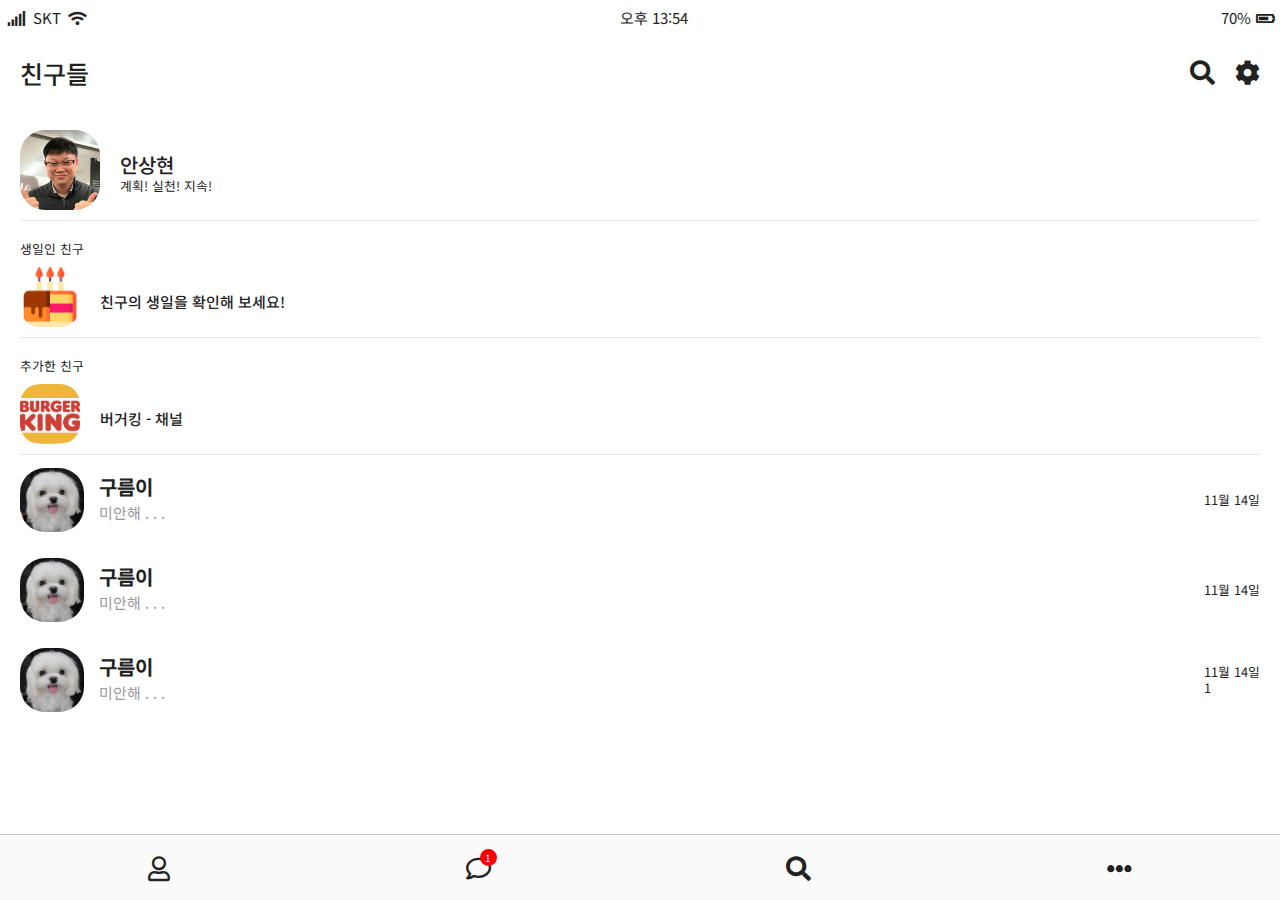
==== find.html @ 4f45d6e0 "8월 25일 업로드" ====
<!DOCTYPE html>
<html lang="ko">
	<head>
		<meta charset="UTF-8" />
		<meta name="viewport" content="width=device-width, initial-scale=1.0" />
		<title>카카오톡</title>
		<link rel="stylesheet" href="./css/reset.css" />
		<link rel="stylesheet" href="./css/style.css" />
		<link
			rel="stylesheet"
			href="https://cdnjs.cloudflare.com/ajax/libs/font-awesome/5.8.2/css/all.min.css"
		/>
	</head>
	<body>
		<div id="find">
			<header>
				<h1 class="sr-only">카카오톡 찾기</h1>

				<div class="topbar">
					<div class="skt">
						<p><i class="fas fa-signal"></i></p>
						<p>SKT</p>
						<p><i class="fas fa-wifi"></i></p>
					</div>

					<div class="time"><p>오후 13:54</p></div>

					<div class="battery">
						<p>70%</p>
						<p><i class="fas fa-battery-three-quarters"></i></p>
					</div>
				</div>
			</header>

			<section>
				<div class="top">
					<div class="more">
						<h2>친구들</h2>
					</div>

					<div class="setting">
						<p>
							<a href="#"><i class="fas fa-search"></i></a>
						</p>
						<p>
							<a href="./setting.html"><i class="fas fa-cog"></i></a>
						</p>
					</div>
				</div>

				<div class="me">
					<img src="./images/my.jpg" alt="#" />

					<div class="name">
						<h3>안상현</h3>
						<p>계획! 실천! 지속!</p>
					</div>
				</div>

				<div class="birthday">
					<h4>생일인 친구</h4>

					<div class="profile">
						<img src="./images/ico_cake.png" alt="#" />
						<p>친구의 생일을 확인해 보세요!</p>
					</div>
				</div>

				<div class="newfriends">
					<h4>추가한 친구</h4>

					<div class="profile">
						<img src="./images/friend_burgerking.jpg" alt="#" />
						<p>버거킹 - 채널</p>
					</div>
				</div>

				<div class="bookmark">
					<a href="#">
						<div class="bookmark1">
							<div class="profile">
								<img src="./images/friend_cloud.jpg" alt="#" />

								<div class="name">
									<h3>구름이</h3>
									<p>미안해 . . .</p>
								</div>
							</div>

							<div class="date"><p>11월 14일</p></div>
						</div>
					</a>
					<a href="#">
						<div class="bookmark2">
							<div class="profile">
								<img src="./images/friend_cloud.jpg" alt="#" />

								<div class="name">
									<h3>구름이</h3>
									<p>미안해 . . .</p>
								</div>
							</div>

							<div class="date"><p>11월 14일</p></div>
						</div>
					</a>
					<a href="#">
						<div class="bookmark3">
							<div class="profile">
								<img src="./images/friend_cloud.jpg" alt="#" />

								<div class="name">
									<h3>구름이</h3>
									<p>미안해 . . .</p>
								</div>
							</div>
							<div class="date">
								<p>11월 14일</p>

								<div class="alarm">
									<p>1</p>
								</div>
							</div>
						</div>
					</a>
				</div>
			</section>

			<footer>
				<div class="bottombar">
					<div class="friends">
						<a href="./friends.html"><i class="far fa-user"></i></a>
					</div>

					<div class="talk">
						<a href="./index.html">
							<i class="far fa-comment"></i>
							<div class="alarm"><p>1</p></div>
						</a>
					</div>

					<div class="find">
						<a href="#"><i class="fas fa-search"></i></a>
					</div>

					<div class="more">
						<a href="./more.html"><i class="fas fa-ellipsis-h"></i></a>
					</div>
				</div>
			</footer>
		</div>
	</body>
</html>
---- css/style.css ----
@keyframes alertmov {
  from {
    bottom: 36px;
  }
  to {
    bottom: 32px;
  }
}
@keyframes bottombarmov {
  from {
    bottom: -65px;
  }
  to {
    bottom: 0;
  }
}
#talk > header > .topbar {
  display: flex;
  justify-content: space-between;
  position: absolute;
  left: 0;
  top: 0;
  width: 100%;
  height: 35px;
  line-height: 35px;
  font-size: 15px;
}
#talk > header > .topbar > .skt {
  display: flex;
}
#talk > header > .topbar > .skt > p {
  margin-left: 7px;
}
#talk > header > .topbar > .battery {
  display: flex;
}
#talk > header > .topbar > .battery > p {
  margin-right: 5px;
}
#talk > section {
  position: relative;
  left: 0;
  top: 35px;
}
#talk > section > .menu {
  display: flex;
  justify-content: space-between;
  height: 70px;
  line-height: 70px;
}
#talk > section > .menu > .menu-chat {
  display: flex;
  justify-content: space-evenly;
  width: 200px;
  font-size: 16px;
}
#talk > section > .menu > .menu-chat > h2:nth-child(2) > a {
  color: #ccc;
}
#talk > section > .menu > .menu-setting {
  width: 200px;
}
#talk > section > .menu > .menu-setting > ul {
  display: flex;
  justify-content: space-evenly;
  font-size: 24px;
}
#talk > section > .menu > .menu-setting > ul li:nth-child(3) > a:hover {
  color: #f00;
}
#talk > section > .chatlist {
  margin-top: 20px;
}
#talk > section > .chatlist > a {
  display: block;
}
#talk > section > .chatlist > a:hover {
  background-color: #fefbe3;
}
#talk > section > .chatlist > a > .chatlist1,
#talk > section > .chatlist > a .chatlist2,
#talk > section > .chatlist > a .chatlist3,
#talk > section > .chatlist > a .chatlist4 {
  display: flex;
  justify-content: space-between;
  align-items: center;
  height: 80px;
  padding: 5px 0;
}
#talk > section > .chatlist > a > .chatlist1 > .profile,
#talk > section > .chatlist > a .chatlist2 > .profile,
#talk > section > .chatlist > a .chatlist3 > .profile,
#talk > section > .chatlist > a .chatlist4 > .profile {
  display: flex;
  align-items: center;
}
#talk > section > .chatlist > a > .chatlist1 > .profile > img,
#talk > section > .chatlist > a .chatlist2 > .profile > img,
#talk > section > .chatlist > a .chatlist3 > .profile > img,
#talk > section > .chatlist > a .chatlist4 > .profile > img {
  width: 64px;
  height: 64px;
  border-radius: 25px;
  margin-left: 20px;
}
#talk > section > .chatlist > a > .chatlist1 > .profile > .name,
#talk > section > .chatlist > a .chatlist2 > .profile > .name,
#talk > section > .chatlist > a .chatlist3 > .profile > .name,
#talk > section > .chatlist > a .chatlist4 > .profile > .name {
  margin-left: 15px;
}
#talk > section > .chatlist > a > .chatlist1 > .profile > .name > h3,
#talk > section > .chatlist > a .chatlist2 > .profile > .name > h3,
#talk > section > .chatlist > a .chatlist3 > .profile > .name > h3,
#talk > section > .chatlist > a .chatlist4 > .profile > .name > h3 {
  font-size: 20px;
  margin-bottom: 10px;
}
#talk > section > .chatlist > a > .chatlist1 > .profile > .name > p,
#talk > section > .chatlist > a .chatlist2 > .profile > .name > p,
#talk > section > .chatlist > a .chatlist3 > .profile > .name > p,
#talk > section > .chatlist > a .chatlist4 > .profile > .name > p {
  color: #999999;
  font-size: 15px;
}
#talk > section > .chatlist > a > .chatlist1 > .date > p,
#talk > section > .chatlist > a .chatlist2 > .date > p,
#talk > section > .chatlist > a .chatlist3 > .date > p,
#talk > section > .chatlist > a .chatlist4 > .date > p {
  margin-right: 20px;
}
#talk > section > .chatlist > a > .chatlist1 > .date > .alarm,
#talk > section > .chatlist > a .chatlist2 > .date > .alarm,
#talk > section > .chatlist > a .chatlist3 > .date > .alarm,
#talk > section > .chatlist > a .chatlist4 > .date > .alarm {
  display: flex;
  justify-content: flex-end;
  margin: 10px 20px 0 0;
}
#talk > section > .chatlist > a > .chatlist1 > .date > .alarm > p,
#talk > section > .chatlist > a .chatlist2 > .date > .alarm > p,
#talk > section > .chatlist > a .chatlist3 > .date > .alarm > p,
#talk > section > .chatlist > a .chatlist4 > .date > .alarm > p {
  width: 18px;
  height: 18px;
  color: #fff;
  line-height: 18px;
  font-size: 10px;
  text-align: center;
  background-color: #f00;
  border-radius: 100%;
}
#talk > footer > .bottombar {
  display: flex;
  justify-content: space-around;
  position: fixed;
  left: 0;
  bottom: 0;
  width: 100%;
  height: 65px;
  line-height: 65px;
  font-size: 25px;
  background-color: #fafafa;
  border-top: 1px solid #ccc;
  animation: bottombarmov 0.8s ease-out alternate 0.5s;
}
#talk > footer > .bottombar > .friends > a:hover {
  color: #ff6666;
}
#talk > footer > .bottombar > .talk {
  position: relative;
}
#talk > footer > .bottombar > .talk > a:hover {
  color: #ff6666;
}
#talk > footer > .bottombar > .talk > a:hover > .alarm {
  animation-play-state: paused;
}
#talk > footer > .bottombar > .talk > a > .alarm {
  position: absolute;
  left: 14px;
  bottom: 34px;
  animation: alertmov 0.5s ease-in-out 0s infinite alternate;
}
#talk > footer > .bottombar > .talk > a > .alarm > p {
  width: 17px;
  height: 17px;
  color: #fff;
  line-height: 17px;
  font-size: 10px;
  text-align: center;
  background-color: #f00;
  border-radius: 100%;
}
#talk > footer > .bottombar > .find > a:hover {
  color: #ff6666;
}
#talk > footer > .bottombar > .more > a:hover {
  color: #ff6666;
}

#setting > header > .topbar {
  display: flex;
  justify-content: space-between;
  position: absolute;
  left: 0;
  top: 0;
  width: 100%;
  height: 35px;
  line-height: 35px;
  font-size: 15px;
}
#setting > header > .topbar > .skt {
  display: flex;
}
#setting > header > .topbar > .skt > p {
  margin-left: 7px;
}
#setting > header > .topbar > .battery {
  display: flex;
}
#setting > header > .topbar > .battery > p {
  margin-right: 5px;
}
#setting > section > .setting {
  display: flex;
  justify-content: space-between;
  align-items: center;
  position: relative;
  left: 0;
  top: 35px;
  height: 75px;
}
#setting > section > .setting > .back > a {
  display: flex;
  align-items: center;
}
#setting > section > .setting > .back > a:hover {
  color: #dcc206;
}
#setting > section > .setting > .back > a > p {
  font-size: 18px;
  font-weight: 600;
}
#setting > section > .setting > .back > a > p > i {
  font-size: 23px;
  transform: rotate(-90deg);
}
#setting > section > .setting > .back > a > p:nth-child(1) {
  margin: 0 5px 0 20px;
}
#setting > section > .setting > .search > a > p {
  margin-right: 20px;
}
#setting > section > .setting > .search > a > p > i {
  font-size: 23px;
}
#setting > section > .setting-list {
  position: relative;
  top: 35px;
}
#setting > section > .setting-list > ul {
  line-height: 3;
}
#setting > section > .setting-list > ul > li {
  font-size: 16px;
}
#setting > section > .setting-list > ul > li > a {
  display: flex;
  align-items: center;
}
#setting > section > .setting-list > ul > li > a:hover {
  background-color: #fdf4b1;
}
#setting > section > .setting-list > ul > li > a > p {
  margin-left: 20px;
  font-size: 25px;
}
#setting > section > .setting-list > ul > li > a > h2 {
  font-weight: 400;
  margin-left: 25px;
}
#setting > footer > .bottombar {
  display: flex;
  justify-content: space-around;
  position: fixed;
  left: 0;
  bottom: 0;
  width: 100%;
  height: 65px;
  line-height: 65px;
  font-size: 25px;
  background-color: #fafafa;
  border-top: 1px solid #ccc;
  animation: bottombarmov 0.8s ease-out alternate 0.5s;
}
#setting > footer > .bottombar > .friends > a:hover {
  color: #ff6666;
}
#setting > footer > .bottombar > .talk {
  position: relative;
}
#setting > footer > .bottombar > .talk > a:hover {
  color: #ff6666;
}
#setting > footer > .bottombar > .talk > a:hover > .alarm {
  animation-play-state: paused;
}
#setting > footer > .bottombar > .talk > a > .alarm {
  position: absolute;
  left: 14px;
  bottom: 34px;
  animation: alertmov 0.5s ease-in-out 0s infinite alternate;
}
#setting > footer > .bottombar > .talk > a > .alarm > p {
  width: 17px;
  height: 17px;
  color: #fff;
  line-height: 17px;
  font-size: 10px;
  text-align: center;
  background-color: #f00;
  border-radius: 100%;
}
#setting > footer > .bottombar > .find > a:hover {
  color: #ff6666;
}
#setting > footer > .bottombar > .more > a:hover {
  color: #ff6666;
}

#more > header > .topbar {
  display: flex;
  justify-content: space-between;
  position: absolute;
  left: 0;
  top: 0;
  width: 100%;
  height: 35px;
  line-height: 35px;
  font-size: 15px;
}
#more > header > .topbar > .skt {
  display: flex;
}
#more > header > .topbar > .skt > p {
  margin-left: 7px;
}
#more > header > .topbar > .battery {
  display: flex;
}
#more > header > .topbar > .battery > p {
  margin-right: 5px;
}
#more > section .top {
  display: flex;
  justify-content: space-between;
  align-items: center;
  position: relative;
  top: 35px;
  height: 75px;
}
#more > section .top > .more > h2 {
  font-size: 25px;
  font-weight: 500;
  margin-left: 20px;
}
#more > section .top > .setting {
  display: flex;
}
#more > section .top > .setting > p {
  font-size: 25px;
  margin-right: 20px;
}
#more > section .top > .setting > p:nth-child(2) > a:hover {
  color: #f00;
}
#more > section > .profile {
  display: flex;
  align-items: center;
  position: relative;
  top: 35px;
}
#more > section > .profile > img {
  width: 75px;
  height: 75px;
  margin: 20px 20px 0 20px;
  border-radius: 25px;
}
#more > section > .profile > .name {
  margin-top: 20px;
}
#more > section > .profile > .name > h3 {
  font-size: 20px;
  font-weight: 400;
}
#more > section > .profile > .name > p {
  margin-top: 5px;
}
#more > section > .add {
  position: relative;
  top: 35px;
  margin-top: 20px;
}
#more > section > .add > ul {
  display: flex;
  justify-content: space-around;
  align-items: center;
  width: 92%;
  margin: 0 auto;
  border-bottom: 1px solid #e6e6e6;
}
#more > section > .add > ul > li {
  display: flex;
  align-items: center;
  justify-content: center;
  text-align: center;
  width: 120px;
  height: 120px;
}
#more > section > .add > ul > li > a > h4 {
  font-size: 38px;
}
#more > section > .add > ul > li > a > p {
  padding-top: 10px;
}
#more > section > .service {
  position: relative;
  top: 35px;
  margin-left: 20px;
}
#more > section > .service > h3 {
  margin: 30px 0 20px 0;
  font-weight: 400;
}
#more > section > .service > .service-box {
  margin-left: 30px;
}
#more > section > .service > .service-box ul {
  display: flex;
  justify-content: space-around;
  align-items: center;
}
#more > section > .service > .service-box ul > li {
  width: 120px;
  height: 120px;
}
#more > section > .service > .service-box ul > li > a > p {
  width: 60px;
  height: 60px;
  color: #fff;
  font-size: 38px;
  line-height: 60px;
  text-align: center;
  background-color: #f9de1c;
  border-radius: 10px;
}
#more > section > .service > .service-box ul > li > a > h4 {
  margin-top: 20px;
  font-weight: 400;
}
#more > footer > .bottombar {
  display: flex;
  justify-content: space-around;
  position: fixed;
  left: 0;
  bottom: 0;
  width: 100%;
  height: 65px;
  line-height: 65px;
  font-size: 25px;
  background-color: #fafafa;
  border-top: 1px solid #ccc;
  animation: bottombarmov 0.8s ease-out alternate 0.5s;
}
#more > footer > .bottombar > .friends > a:hover {
  color: #ff6666;
}
#more > footer > .bottombar > .talk {
  position: relative;
}
#more > footer > .bottombar > .talk > a:hover {
  color: #ff6666;
}
#more > footer > .bottombar > .talk > a:hover > .alarm {
  animation-play-state: paused;
}
#more > footer > .bottombar > .talk > a > .alarm {
  position: absolute;
  left: 14px;
  bottom: 34px;
  animation: alertmov 0.5s ease-in-out 0s infinite alternate;
}
#more > footer > .bottombar > .talk > a > .alarm > p {
  width: 17px;
  height: 17px;
  color: #fff;
  line-height: 17px;
  font-size: 10px;
  text-align: center;
  background-color: #f00;
  border-radius: 100%;
}
#more > footer > .bottombar > .find > a:hover {
  color: #ff6666;
}
#more > footer > .bottombar > .more > a:hover {
  color: #ff6666;
}

#find > header > .topbar {
  display: flex;
  justify-content: space-between;
  position: absolute;
  left: 0;
  top: 0;
  width: 100%;
  height: 35px;
  line-height: 35px;
  font-size: 15px;
}
#find > header > .topbar > .skt {
  display: flex;
}
#find > header > .topbar > .skt > p {
  margin-left: 7px;
}
#find > header > .topbar > .battery {
  display: flex;
}
#find > header > .topbar > .battery > p {
  margin-right: 5px;
}
#find > section .top {
  display: flex;
  justify-content: space-between;
  align-items: center;
  position: relative;
  top: 35px;
  height: 75px;
}
#find > section .top > .more > h2 {
  font-size: 25px;
  font-weight: 500;
  margin-left: 20px;
}
#find > section .top > .setting {
  display: flex;
}
#find > section .top > .setting > p {
  font-size: 25px;
  margin-right: 20px;
}
#find > section .top > .setting > p:nth-child(2) > a:hover {
  color: #f00;
}
#find > section > .me {
  display: flex;
  align-items: center;
  position: relative;
  top: 35px;
  margin: 0 20px 0;
  border-bottom: 1px solid #e6e6e6;
}
#find > section > .me > img {
  width: 80px;
  height: 80px;
  margin: 20px 20px 10px 0;
  border-radius: 25px;
}
#find > section > .me > .name {
  margin-top: 20px;
}
#find > section > .me > .name > h3 {
  font-size: 20px;
  font-weight: 500;
}
#find > section > .me > .name > p {
  margin-top: 5px;
}
#find > section > .birthday,
#find > section .newfriends {
  position: relative;
  top: 35px;
  margin: 0 20px 0;
  border-bottom: 1px solid #e6e6e6;
}
#find > section > .birthday > h4,
#find > section .newfriends > h4 {
  font-weight: 400;
  margin: 20px 0 10px 0;
}
#find > section > .birthday > .profile,
#find > section .newfriends > .profile {
  display: flex;
  align-items: center;
}
#find > section > .birthday > .profile > img,
#find > section .newfriends > .profile > img {
  width: 60px;
  height: 60px;
  margin: 0 20px 10px 0;
  border-radius: 20px;
}
#find > section > .birthday > .profile > p,
#find > section .newfriends > .profile > p {
  font-size: 15px;
  font-weight: 500;
}
#find > section > .bookmark {
  position: relative;
  top: 35px;
  margin: 0 20px 0;
}
#find > section > .bookmark > a {
  display: block;
}
#find > section > .bookmark > a:hover {
  background-color: #fefbe3;
}
#find > section > .bookmark > a > .bookmark1,
#find > section > .bookmark > a .bookmark2,
#find > section > .bookmark > a .bookmark3 {
  display: flex;
  justify-content: space-between;
  align-items: center;
  height: 80px;
  padding: 5px 0;
}
#find > section > .bookmark > a > .bookmark1 > .profile,
#find > section > .bookmark > a .bookmark2 > .profile,
#find > section > .bookmark > a .bookmark3 > .profile {
  display: flex;
  align-items: center;
}
#find > section > .bookmark > a > .bookmark1 > .profile > img,
#find > section > .bookmark > a .bookmark2 > .profile > img,
#find > section > .bookmark > a .bookmark3 > .profile > img {
  width: 64px;
  height: 64px;
  border-radius: 25px;
}
#find > section > .bookmark > a > .bookmark1 > .profile > .name,
#find > section > .bookmark > a .bookmark2 > .profile > .name,
#find > section > .bookmark > a .bookmark3 > .profile > .name {
  margin-left: 15px;
}
#find > section > .bookmark > a > .bookmark1 > .profile > .name > h3,
#find > section > .bookmark > a .bookmark2 > .profile > .name > h3,
#find > section > .bookmark > a .bookmark3 > .profile > .name > h3 {
  font-size: 20px;
  margin-bottom: 10px;
}
#find > section > .bookmark > a > .bookmark1 > .profile > .name > p,
#find > section > .bookmark > a .bookmark2 > .profile > .name > p,
#find > section > .bookmark > a .bookmark3 > .profile > .name > p {
  color: #999999;
  font-size: 15px;
}
#find > footer > .bottombar {
  display: flex;
  justify-content: space-around;
  position: fixed;
  left: 0;
  bottom: 0;
  width: 100%;
  height: 65px;
  line-height: 65px;
  font-size: 25px;
  background-color: #fafafa;
  border-top: 1px solid #ccc;
  animation: bottombarmov 0.8s ease-out alternate 0.5s;
}
#find > footer > .bottombar > .friends > a:hover {
  color: #ff6666;
}
#find > footer > .bottombar > .talk {
  position: relative;
}
#find > footer > .bottombar > .talk > a:hover {
  color: #ff6666;
}
#find > footer > .bottombar > .talk > a:hover > .alarm {
  animation-play-state: paused;
}
#find > footer > .bottombar > .talk > a > .alarm {
  position: absolute;
  left: 14px;
  bottom: 34px;
  animation: alertmov 0.5s ease-in-out 0s infinite alternate;
}
#find > footer > .bottombar > .talk > a > .alarm > p {
  width: 17px;
  height: 17px;
  color: #fff;
  line-height: 17px;
  font-size: 10px;
  text-align: center;
  background-color: #f00;
  border-radius: 100%;
}
#find > footer > .bottombar > .find > a:hover {
  color: #ff6666;
}
#find > footer > .bottombar > .more > a:hover {
  color: #ff6666;
}

#aaaaaaaaaaaa > header > .topbar {
  display: flex;
  justify-content: space-between;
  position: absolute;
  left: 0;
  top: 0;
  width: 100%;
  height: 35px;
  line-height: 35px;
  font-size: 15px;
}
#aaaaaaaaaaaa > header > .topbar > .skt {
  display: flex;
}
#aaaaaaaaaaaa > header > .topbar > .skt > p {
  margin-left: 7px;
}
#aaaaaaaaaaaa > header > .topbar > .battery {
  display: flex;
}
#aaaaaaaaaaaa > header > .topbar > .battery > p {
  margin-right: 5px;
}
#aaaaaaaaaaaa > footer > .bottombar {
  display: flex;
  justify-content: space-around;
  position: fixed;
  left: 0;
  bottom: 0;
  width: 100%;
  height: 65px;
  line-height: 65px;
  font-size: 25px;
  background-color: #fafafa;
  border-top: 1px solid #ccc;
  animation: bottombarmov 0.8s ease-out alternate 0.5s;
}
#aaaaaaaaaaaa > footer > .bottombar > .friends > a:hover {
  color: #ff6666;
}
#aaaaaaaaaaaa > footer > .bottombar > .talk {
  position: relative;
}
#aaaaaaaaaaaa > footer > .bottombar > .talk > a:hover {
  color: #ff6666;
}
#aaaaaaaaaaaa > footer > .bottombar > .talk > a:hover > .alarm {
  animation-play-state: paused;
}
#aaaaaaaaaaaa > footer > .bottombar > .talk > a > .alarm {
  position: absolute;
  left: 14px;
  bottom: 34px;
  animation: alertmov 0.5s ease-in-out 0s infinite alternate;
}
#aaaaaaaaaaaa > footer > .bottombar > .talk > a > .alarm > p {
  width: 17px;
  height: 17px;
  color: #fff;
  line-height: 17px;
  font-size: 10px;
  text-align: center;
  background-color: #f00;
  border-radius: 100%;
}
#aaaaaaaaaaaa > footer > .bottombar > .find > a:hover {
  color: #ff6666;
}
#aaaaaaaaaaaa > footer > .bottombar > .more > a:hover {
  color: #ff6666;
}/*# sourceMappingURL=style.css.map */
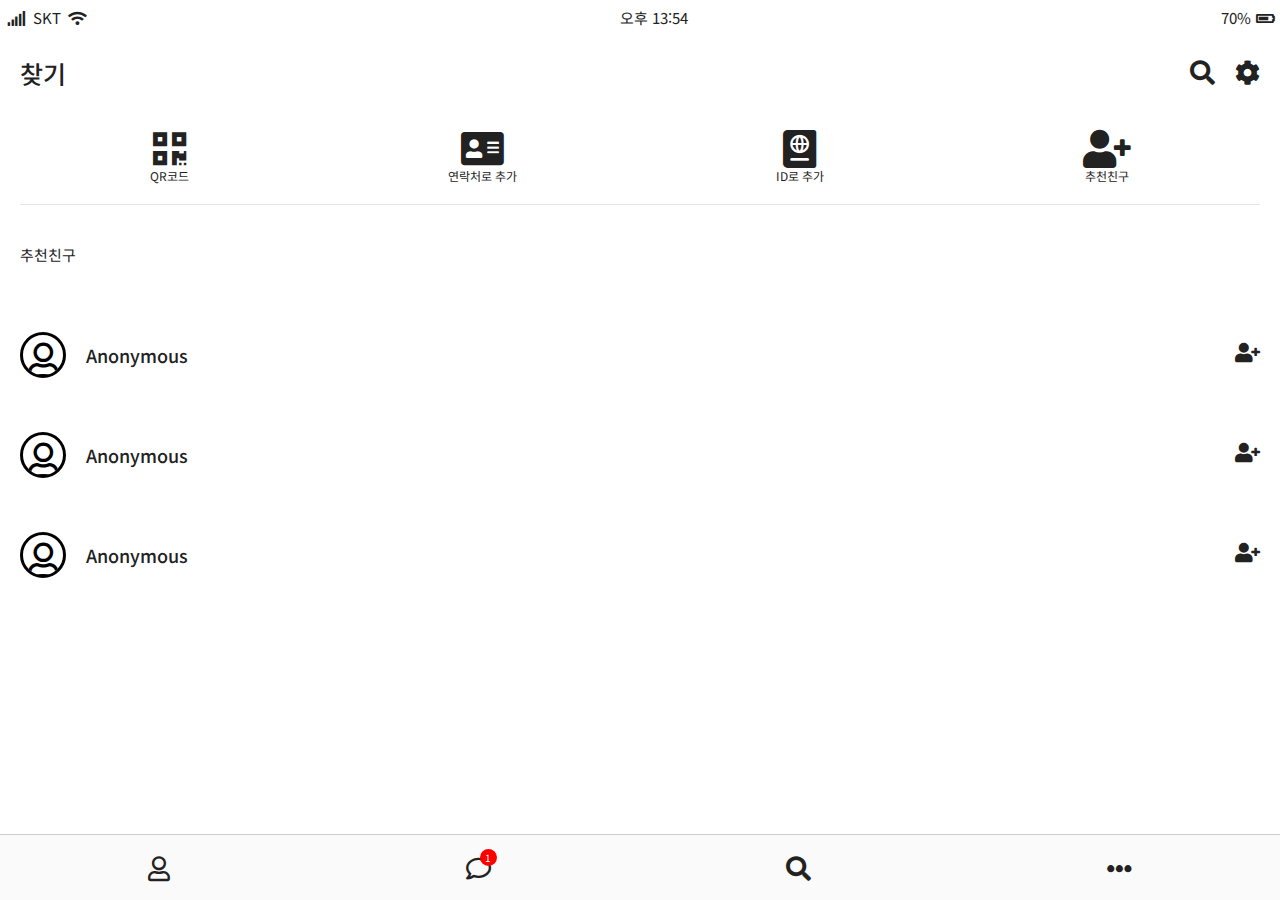
==== commit ee98ea02: "8월28일 업로드" ====
--- a/find.html
+++ b/find.html
@@ -12,7 +12,7 @@
 		/>
 	</head>
 	<body>
-		<div id="find">
+		<div id="wrap">
 			<header>
 				<h1 class="sr-only">카카오톡 찾기</h1>
 
@@ -32,10 +32,10 @@
 				</div>
 			</header>
 
-			<section>
+			<section id="find">
 				<div class="top">
 					<div class="more">
-						<h2>친구들</h2>
+						<h2>찾기</h2>
 					</div>
 
 					<div class="setting">
@@ -48,81 +48,78 @@
 					</div>
 				</div>
 
-				<div class="me">
-					<img src="./images/my.jpg" alt="#" />
-
-					<div class="name">
-						<h3>안상현</h3>
-						<p>계획! 실천! 지속!</p>
-					</div>
+				<div class="add">
+					<ul>
+						<li>
+							<a href="#">
+								<h3><i class="fas fa-qrcode"></i></h3>
+								<p>QR코드</p>
+							</a>
+						</li>
+						<li>
+							<a href="#">
+								<h3><i class="fas fa-address-card"></i></h3>
+								<p>연락처로 추가</p>
+							</a>
+						</li>
+						<li>
+							<a href="#">
+								<h3><i class="fas fa-passport"></i></h3>
+								<p>ID로 추가</p>
+							</a>
+						</li>
+						<li>
+							<a href="#">
+								<h3><i class="fas fa-user-plus"></i></h3>
+								<p>추천친구</p>
+							</a>
+						</li>
+					</ul>
 				</div>
 
-				<div class="birthday">
-					<h4>생일인 친구</h4>
+				<div class="suggest">
+					<h3>추천친구</h3>
 
-					<div class="profile">
-						<img src="./images/ico_cake.png" alt="#" />
-						<p>친구의 생일을 확인해 보세요!</p>
+					<div class="suggest-list">
+						<ul>
+							<li>
+								<a href="#">
+									<div class="profile">
+										<p><i class="far fa-user"></i></p>
+										<h4>Anonymous</h4>
+									</div>
+
+									<div class="add">
+										<i class="fas fa-user-plus"></i>
+									</div>
+								</a>
+							</li>
+							<li>
+								<a href="#">
+									<div class="profile">
+										<p><i class="far fa-user"></i></p>
+										<h4>Anonymous</h4>
+									</div>
+
+									<div class="add">
+										<i class="fas fa-user-plus"></i>
+									</div>
+								</a>
+							</li>
+							<li>
+								<a href="#">
+									<div class="profile">
+										<p><i class="far fa-user"></i></p>
+										<h4>Anonymous</h4>
+									</div>
+
+									<div class="add">
+										<i class="fas fa-user-plus"></i>
+									</div>
+								</a>
+							</li>
+						</ul>
 					</div>
-				</div>
-
-				<div class="newfriends">
-					<h4>추가한 친구</h4>
-
-					<div class="profile">
-						<img src="./images/friend_burgerking.jpg" alt="#" />
-						<p>버거킹 - 채널</p>
-					</div>
-				</div>
-
-				<div class="bookmark">
-					<a href="#">
-						<div class="bookmark1">
-							<div class="profile">
-								<img src="./images/friend_cloud.jpg" alt="#" />
-
-								<div class="name">
-									<h3>구름이</h3>
-									<p>미안해 . . .</p>
-								</div>
-							</div>
-
-							<div class="date"><p>11월 14일</p></div>
-						</div>
-					</a>
-					<a href="#">
-						<div class="bookmark2">
-							<div class="profile">
-								<img src="./images/friend_cloud.jpg" alt="#" />
-
-								<div class="name">
-									<h3>구름이</h3>
-									<p>미안해 . . .</p>
-								</div>
-							</div>
-
-							<div class="date"><p>11월 14일</p></div>
-						</div>
-					</a>
-					<a href="#">
-						<div class="bookmark3">
-							<div class="profile">
-								<img src="./images/friend_cloud.jpg" alt="#" />
-
-								<div class="name">
-									<h3>구름이</h3>
-									<p>미안해 . . .</p>
-								</div>
-							</div>
-							<div class="date">
-								<p>11월 14일</p>
-
-								<div class="alarm">
-									<p>1</p>
-								</div>
-							</div>
-						</div>
-					</a>
 				</div>
 			</section>
 
@@ -140,7 +137,7 @@
 					</div>
 
 					<div class="find">
-						<a href="#"><i class="fas fa-search"></i></a>
+						<a href="./find.html"><i class="fas fa-search"></i></a>
 					</div>
 
 					<div class="more">
--- a/css/style.css
+++ b/css/style.css
@@ -14,7 +14,7 @@
     bottom: 0;
   }
 }
-#talk > header > .topbar {
+#wrap > header > .topbar {
   display: flex;
   justify-content: space-between;
   position: absolute;
@@ -25,122 +25,143 @@
   line-height: 35px;
   font-size: 15px;
 }
-#talk > header > .topbar > .skt {
-  display: flex;
-}
-#talk > header > .topbar > .skt > p {
+#wrap > header > .topbar > .skt {
+  display: flex;
+}
+#wrap > header > .topbar > .skt > p {
   margin-left: 7px;
 }
-#talk > header > .topbar > .battery {
-  display: flex;
-}
-#talk > header > .topbar > .battery > p {
+#wrap > header > .topbar > .battery {
+  display: flex;
+}
+#wrap > header > .topbar > .battery > p {
   margin-right: 5px;
 }
-#talk > section {
+#wrap > section {
   position: relative;
   left: 0;
   top: 35px;
 }
-#talk > section > .menu {
+#wrap > section .top {
+  display: flex;
+  justify-content: space-between;
+  align-items: center;
+  height: 75px;
+}
+#wrap > section .top > .more > h2 {
+  font-size: 25px;
+  font-weight: 500;
+  margin-left: 20px;
+}
+#wrap > section .top > .setting {
+  display: flex;
+}
+#wrap > section .top > .setting > p {
+  font-size: 25px;
+  margin-right: 20px;
+}
+#wrap > section .top > .setting > p:nth-child(2) > a:hover {
+  color: #f00;
+}
+#wrap > section > .menu {
   display: flex;
   justify-content: space-between;
   height: 70px;
   line-height: 70px;
 }
-#talk > section > .menu > .menu-chat {
+#wrap > section > .menu > .menu-chat {
   display: flex;
   justify-content: space-evenly;
   width: 200px;
   font-size: 16px;
 }
-#talk > section > .menu > .menu-chat > h2:nth-child(2) > a {
+#wrap > section > .menu > .menu-chat > h2:nth-child(2) > a {
   color: #ccc;
 }
-#talk > section > .menu > .menu-setting {
+#wrap > section > .menu > .menu-setting {
   width: 200px;
 }
-#talk > section > .menu > .menu-setting > ul {
+#wrap > section > .menu > .menu-setting > ul {
   display: flex;
   justify-content: space-evenly;
   font-size: 24px;
 }
-#talk > section > .menu > .menu-setting > ul li:nth-child(3) > a:hover {
+#wrap > section > .menu > .menu-setting > ul li:nth-child(3) > a:hover {
   color: #f00;
 }
-#talk > section > .chatlist {
+#wrap > section > .chatlist {
   margin-top: 20px;
 }
-#talk > section > .chatlist > a {
+#wrap > section > .chatlist > a {
   display: block;
 }
-#talk > section > .chatlist > a:hover {
+#wrap > section > .chatlist > a:hover {
   background-color: #fefbe3;
 }
-#talk > section > .chatlist > a > .chatlist1,
-#talk > section > .chatlist > a .chatlist2,
-#talk > section > .chatlist > a .chatlist3,
-#talk > section > .chatlist > a .chatlist4 {
+#wrap > section > .chatlist > a > .chatlist1,
+#wrap > section > .chatlist > a .chatlist2,
+#wrap > section > .chatlist > a .chatlist3,
+#wrap > section > .chatlist > a .chatlist4 {
   display: flex;
   justify-content: space-between;
   align-items: center;
   height: 80px;
   padding: 5px 0;
 }
-#talk > section > .chatlist > a > .chatlist1 > .profile,
-#talk > section > .chatlist > a .chatlist2 > .profile,
-#talk > section > .chatlist > a .chatlist3 > .profile,
-#talk > section > .chatlist > a .chatlist4 > .profile {
-  display: flex;
-  align-items: center;
-}
-#talk > section > .chatlist > a > .chatlist1 > .profile > img,
-#talk > section > .chatlist > a .chatlist2 > .profile > img,
-#talk > section > .chatlist > a .chatlist3 > .profile > img,
-#talk > section > .chatlist > a .chatlist4 > .profile > img {
+#wrap > section > .chatlist > a > .chatlist1 > .profile,
+#wrap > section > .chatlist > a .chatlist2 > .profile,
+#wrap > section > .chatlist > a .chatlist3 > .profile,
+#wrap > section > .chatlist > a .chatlist4 > .profile {
+  display: flex;
+  align-items: center;
+}
+#wrap > section > .chatlist > a > .chatlist1 > .profile > img,
+#wrap > section > .chatlist > a .chatlist2 > .profile > img,
+#wrap > section > .chatlist > a .chatlist3 > .profile > img,
+#wrap > section > .chatlist > a .chatlist4 > .profile > img {
   width: 64px;
   height: 64px;
   border-radius: 25px;
   margin-left: 20px;
 }
-#talk > section > .chatlist > a > .chatlist1 > .profile > .name,
-#talk > section > .chatlist > a .chatlist2 > .profile > .name,
-#talk > section > .chatlist > a .chatlist3 > .profile > .name,
-#talk > section > .chatlist > a .chatlist4 > .profile > .name {
+#wrap > section > .chatlist > a > .chatlist1 > .profile > .name,
+#wrap > section > .chatlist > a .chatlist2 > .profile > .name,
+#wrap > section > .chatlist > a .chatlist3 > .profile > .name,
+#wrap > section > .chatlist > a .chatlist4 > .profile > .name {
   margin-left: 15px;
 }
-#talk > section > .chatlist > a > .chatlist1 > .profile > .name > h3,
-#talk > section > .chatlist > a .chatlist2 > .profile > .name > h3,
-#talk > section > .chatlist > a .chatlist3 > .profile > .name > h3,
-#talk > section > .chatlist > a .chatlist4 > .profile > .name > h3 {
+#wrap > section > .chatlist > a > .chatlist1 > .profile > .name > h3,
+#wrap > section > .chatlist > a .chatlist2 > .profile > .name > h3,
+#wrap > section > .chatlist > a .chatlist3 > .profile > .name > h3,
+#wrap > section > .chatlist > a .chatlist4 > .profile > .name > h3 {
   font-size: 20px;
   margin-bottom: 10px;
 }
-#talk > section > .chatlist > a > .chatlist1 > .profile > .name > p,
-#talk > section > .chatlist > a .chatlist2 > .profile > .name > p,
-#talk > section > .chatlist > a .chatlist3 > .profile > .name > p,
-#talk > section > .chatlist > a .chatlist4 > .profile > .name > p {
+#wrap > section > .chatlist > a > .chatlist1 > .profile > .name > p,
+#wrap > section > .chatlist > a .chatlist2 > .profile > .name > p,
+#wrap > section > .chatlist > a .chatlist3 > .profile > .name > p,
+#wrap > section > .chatlist > a .chatlist4 > .profile > .name > p {
   color: #999999;
   font-size: 15px;
 }
-#talk > section > .chatlist > a > .chatlist1 > .date > p,
-#talk > section > .chatlist > a .chatlist2 > .date > p,
-#talk > section > .chatlist > a .chatlist3 > .date > p,
-#talk > section > .chatlist > a .chatlist4 > .date > p {
+#wrap > section > .chatlist > a > .chatlist1 > .date > p,
+#wrap > section > .chatlist > a .chatlist2 > .date > p,
+#wrap > section > .chatlist > a .chatlist3 > .date > p,
+#wrap > section > .chatlist > a .chatlist4 > .date > p {
   margin-right: 20px;
 }
-#talk > section > .chatlist > a > .chatlist1 > .date > .alarm,
-#talk > section > .chatlist > a .chatlist2 > .date > .alarm,
-#talk > section > .chatlist > a .chatlist3 > .date > .alarm,
-#talk > section > .chatlist > a .chatlist4 > .date > .alarm {
+#wrap > section > .chatlist > a > .chatlist1 > .date > .alarm,
+#wrap > section > .chatlist > a .chatlist2 > .date > .alarm,
+#wrap > section > .chatlist > a .chatlist3 > .date > .alarm,
+#wrap > section > .chatlist > a .chatlist4 > .date > .alarm {
   display: flex;
   justify-content: flex-end;
   margin: 10px 20px 0 0;
 }
-#talk > section > .chatlist > a > .chatlist1 > .date > .alarm > p,
-#talk > section > .chatlist > a .chatlist2 > .date > .alarm > p,
-#talk > section > .chatlist > a .chatlist3 > .date > .alarm > p,
-#talk > section > .chatlist > a .chatlist4 > .date > .alarm > p {
+#wrap > section > .chatlist > a > .chatlist1 > .date > .alarm > p,
+#wrap > section > .chatlist > a .chatlist2 > .date > .alarm > p,
+#wrap > section > .chatlist > a .chatlist3 > .date > .alarm > p,
+#wrap > section > .chatlist > a .chatlist4 > .date > .alarm > p {
   width: 18px;
   height: 18px;
   color: #fff;
@@ -150,7 +171,310 @@
   background-color: #f00;
   border-radius: 100%;
 }
-#talk > footer > .bottombar {
+#wrap > section#more > .profile {
+  display: flex;
+  align-items: center;
+  position: relative;
+  top: 35px;
+}
+#wrap > section#more > .profile > img {
+  width: 75px;
+  height: 75px;
+  margin: 20px 20px 0 20px;
+  border-radius: 25px;
+}
+#wrap > section#more > .profile > .name {
+  margin-top: 20px;
+}
+#wrap > section#more > .profile > .name > h3 {
+  font-size: 20px;
+  font-weight: 400;
+}
+#wrap > section#more > .profile > .name > p {
+  margin-top: 5px;
+}
+#wrap > section#more > .add {
+  position: relative;
+  top: 35px;
+  margin-top: 20px;
+}
+#wrap > section#more > .add > ul {
+  display: flex;
+  justify-content: space-around;
+  align-items: center;
+  width: 92%;
+  margin: 0 auto;
+  border-bottom: 1px solid #e6e6e6;
+}
+#wrap > section#more > .add > ul > li {
+  display: flex;
+  align-items: center;
+  justify-content: center;
+  text-align: center;
+  width: 120px;
+  height: 120px;
+}
+#wrap > section#more > .add > ul > li > a > h4 {
+  font-size: 38px;
+}
+#wrap > section#more > .add > ul > li > a > p {
+  padding-top: 10px;
+}
+#wrap > section#more > .service {
+  position: relative;
+  top: 35px;
+  margin-left: 20px;
+}
+#wrap > section#more > .service > h3 {
+  margin: 30px 0 20px 0;
+  font-weight: 400;
+}
+#wrap > section#more > .service > .service-box {
+  margin-left: 30px;
+}
+#wrap > section#more > .service > .service-box ul {
+  display: flex;
+  justify-content: space-around;
+  align-items: center;
+}
+#wrap > section#more > .service > .service-box ul > li {
+  width: 120px;
+  height: 120px;
+}
+#wrap > section#more > .service > .service-box ul > li > a > p {
+  width: 60px;
+  height: 60px;
+  color: #fff;
+  font-size: 38px;
+  line-height: 60px;
+  text-align: center;
+  background-color: #f9de1c;
+  border-radius: 10px;
+}
+#wrap > section#more > .service > .service-box ul > li > a > h4 {
+  margin-top: 20px;
+  font-weight: 400;
+}
+#wrap > section#setting > .setting {
+  display: flex;
+  justify-content: space-between;
+  align-items: center;
+  height: 75px;
+}
+#wrap > section#setting > .setting > .back > a {
+  display: flex;
+  align-items: center;
+}
+#wrap > section#setting > .setting > .back > a:hover {
+  color: #dcc206;
+}
+#wrap > section#setting > .setting > .back > a > p {
+  font-size: 18px;
+  font-weight: 600;
+}
+#wrap > section#setting > .setting > .back > a > p > i {
+  font-size: 23px;
+  transform: rotate(-90deg);
+}
+#wrap > section#setting > .setting > .back > a > p:nth-child(1) {
+  margin: 0 5px 0 20px;
+}
+#wrap > section#setting > .setting > .search > a > p {
+  margin-right: 20px;
+}
+#wrap > section#setting > .setting > .search > a > p > i {
+  font-size: 23px;
+}
+#wrap > section#setting > .setting-list {
+  position: relative;
+  top: 35px;
+}
+#wrap > section#setting > .setting-list > ul {
+  line-height: 3;
+}
+#wrap > section#setting > .setting-list > ul > li {
+  font-size: 16px;
+}
+#wrap > section#setting > .setting-list > ul > li > a {
+  display: flex;
+  align-items: center;
+}
+#wrap > section#setting > .setting-list > ul > li > a:hover {
+  background-color: #fdf4b1;
+}
+#wrap > section#setting > .setting-list > ul > li > a > p {
+  margin-left: 20px;
+  font-size: 25px;
+}
+#wrap > section#setting > .setting-list > ul > li > a > h2 {
+  font-weight: 400;
+  margin-left: 25px;
+}
+#wrap > section#friends > .me {
+  display: flex;
+  align-items: center;
+  position: relative;
+  top: 35px;
+  margin: 0 20px 0;
+  border-bottom: 1px solid #e6e6e6;
+}
+#wrap > section#friends > .me > img {
+  width: 80px;
+  height: 80px;
+  margin: 20px 20px 10px 0;
+  border-radius: 25px;
+}
+#wrap > section#friends > .me > .name {
+  margin-top: 20px;
+}
+#wrap > section#friends > .me > .name > h3 {
+  font-size: 20px;
+  font-weight: 500;
+}
+#wrap > section#friends > .me > .name > p {
+  margin-top: 5px;
+}
+#wrap > section#friends > .birthday,
+#wrap > section#friends .newfriends {
+  position: relative;
+  top: 35px;
+  margin: 0 20px 0;
+  border-bottom: 1px solid #e6e6e6;
+}
+#wrap > section#friends > .birthday > h4,
+#wrap > section#friends .newfriends > h4 {
+  font-weight: 400;
+  margin: 20px 0 10px 0;
+}
+#wrap > section#friends > .birthday > .profile,
+#wrap > section#friends .newfriends > .profile {
+  display: flex;
+  align-items: center;
+}
+#wrap > section#friends > .birthday > .profile > img,
+#wrap > section#friends .newfriends > .profile > img {
+  width: 60px;
+  height: 60px;
+  margin: 0 20px 10px 0;
+  border-radius: 20px;
+}
+#wrap > section#friends > .birthday > .profile > p,
+#wrap > section#friends .newfriends > .profile > p {
+  font-size: 15px;
+  font-weight: 500;
+}
+#wrap > section#friends > .bookmark {
+  position: relative;
+  top: 35px;
+  margin: 0 20px 0;
+}
+#wrap > section#friends > .bookmark > a {
+  display: block;
+}
+#wrap > section#friends > .bookmark > a:hover {
+  background-color: #fefbe3;
+}
+#wrap > section#friends > .bookmark > a > .bookmark1,
+#wrap > section#friends > .bookmark > a .bookmark2,
+#wrap > section#friends > .bookmark > a .bookmark3 {
+  display: flex;
+  justify-content: space-between;
+  align-items: center;
+  height: 80px;
+  padding: 5px 0;
+}
+#wrap > section#friends > .bookmark > a > .bookmark1 > .profile,
+#wrap > section#friends > .bookmark > a .bookmark2 > .profile,
+#wrap > section#friends > .bookmark > a .bookmark3 > .profile {
+  display: flex;
+  align-items: center;
+}
+#wrap > section#friends > .bookmark > a > .bookmark1 > .profile > img,
+#wrap > section#friends > .bookmark > a .bookmark2 > .profile > img,
+#wrap > section#friends > .bookmark > a .bookmark3 > .profile > img {
+  width: 64px;
+  height: 64px;
+  border-radius: 25px;
+}
+#wrap > section#friends > .bookmark > a > .bookmark1 > .profile > .name,
+#wrap > section#friends > .bookmark > a .bookmark2 > .profile > .name,
+#wrap > section#friends > .bookmark > a .bookmark3 > .profile > .name {
+  margin-left: 15px;
+}
+#wrap > section#friends > .bookmark > a > .bookmark1 > .profile > .name > h3,
+#wrap > section#friends > .bookmark > a .bookmark2 > .profile > .name > h3,
+#wrap > section#friends > .bookmark > a .bookmark3 > .profile > .name > h3 {
+  font-size: 20px;
+  margin-bottom: 10px;
+}
+#wrap > section#friends > .bookmark > a > .bookmark1 > .profile > .name > p,
+#wrap > section#friends > .bookmark > a .bookmark2 > .profile > .name > p,
+#wrap > section#friends > .bookmark > a .bookmark3 > .profile > .name > p {
+  color: #999999;
+  font-size: 15px;
+}
+#wrap > section#find > .add {
+  margin: 0 20px;
+  border-bottom: 1px solid #e6e6e6;
+}
+#wrap > section#find > .add > ul {
+  display: flex;
+  justify-content: space-around;
+  align-items: center;
+  text-align: center;
+  margin: 20px 0;
+}
+#wrap > section#find > .add > ul > li > a > h3 {
+  font-size: 38px;
+  font-weight: 400;
+}
+#wrap > section#find > .add > ul > li > a > p {
+  font-size: 12px;
+}
+#wrap > section#find > .suggest > h3 {
+  font-weight: 400;
+  line-height: 100px;
+  margin-left: 20px;
+}
+#wrap > section#find > .suggest > .suggest-list > ul > li {
+  line-height: 100px;
+}
+#wrap > section#find > .suggest > .suggest-list > ul > li:hover {
+  background-color: #fdf4b1;
+}
+#wrap > section#find > .suggest > .suggest-list > ul > li > a {
+  display: flex;
+  justify-content: space-between;
+  align-items: center;
+}
+#wrap > section#find > .suggest > .suggest-list > ul > li > a > .profile {
+  margin-left: 20px;
+  display: flex;
+  align-items: center;
+}
+#wrap > section#find > .suggest > .suggest-list > ul > li > a > .profile > p {
+  width: 40px;
+  height: 40px;
+  text-align: center;
+  line-height: 45px;
+  font-size: 35px;
+  color: #000;
+  border: 3px solid #000;
+  border-radius: 100%;
+  overflow: hidden;
+}
+#wrap > section#find > .suggest > .suggest-list > ul > li > a > .profile > h4 {
+  margin-left: 20px;
+  font-size: 18px;
+  font-weight: 500;
+}
+#wrap > section#find > .suggest > .suggest-list > ul > li > a > .add {
+  margin-right: 20px;
+}
+#wrap > section#find > .suggest > .suggest-list > ul > li > a > .add > i {
+  font-size: 20px;
+}
+#wrap > footer > .bottombar {
   display: flex;
   justify-content: space-around;
   position: fixed;
@@ -162,27 +486,27 @@
   font-size: 25px;
   background-color: #fafafa;
   border-top: 1px solid #ccc;
-  animation: bottombarmov 0.8s ease-out alternate 0.5s;
-}
-#talk > footer > .bottombar > .friends > a:hover {
+  animation: bottombarmov 0.8s ease-out forwards 0.5s;
+}
+#wrap > footer > .bottombar > .friends > a:hover {
   color: #ff6666;
 }
-#talk > footer > .bottombar > .talk {
-  position: relative;
-}
-#talk > footer > .bottombar > .talk > a:hover {
+#wrap > footer > .bottombar > .talk {
+  position: relative;
+}
+#wrap > footer > .bottombar > .talk > a:hover {
   color: #ff6666;
 }
-#talk > footer > .bottombar > .talk > a:hover > .alarm {
+#wrap > footer > .bottombar > .talk > a:hover > .alarm {
   animation-play-state: paused;
 }
-#talk > footer > .bottombar > .talk > a > .alarm {
+#wrap > footer > .bottombar > .talk > a > .alarm {
   position: absolute;
   left: 14px;
   bottom: 34px;
   animation: alertmov 0.5s ease-in-out 0s infinite alternate;
 }
-#talk > footer > .bottombar > .talk > a > .alarm > p {
+#wrap > footer > .bottombar > .talk > a > .alarm > p {
   width: 17px;
   height: 17px;
   color: #fff;
@@ -192,588 +516,47 @@
   background-color: #f00;
   border-radius: 100%;
 }
-#talk > footer > .bottombar > .find > a:hover {
+#wrap > footer > .bottombar > .find > a:hover {
   color: #ff6666;
 }
-#talk > footer > .bottombar > .more > a:hover {
+#wrap > footer > .bottombar > .more > a:hover {
   color: #ff6666;
 }
-
-#setting > header > .topbar {
-  display: flex;
-  justify-content: space-between;
-  position: absolute;
-  left: 0;
-  top: 0;
+#wrap > footer#talk-footer {
   width: 100%;
-  height: 35px;
-  line-height: 35px;
-  font-size: 15px;
-}
-#setting > header > .topbar > .skt {
-  display: flex;
-}
-#setting > header > .topbar > .skt > p {
-  margin-left: 7px;
-}
-#setting > header > .topbar > .battery {
-  display: flex;
-}
-#setting > header > .topbar > .battery > p {
-  margin-right: 5px;
-}
-#setting > section > .setting {
-  display: flex;
-  justify-content: space-between;
-  align-items: center;
-  position: relative;
-  left: 0;
-  top: 35px;
-  height: 75px;
-}
-#setting > section > .setting > .back > a {
-  display: flex;
-  align-items: center;
-}
-#setting > section > .setting > .back > a:hover {
-  color: #dcc206;
-}
-#setting > section > .setting > .back > a > p {
+  position: fixed;
+  right: 0;
+  bottom: 0;
+}
+#wrap > footer#talk-footer > .sendmessage {
+  display: flex;
+  justify-content: space-between;
+  align-items: center;
+  height: 50px;
+  border: 1px solid #ccc;
+}
+#wrap > footer#talk-footer > .sendmessage > .plus {
+  display: flex;
+  width: 50px;
+  margin-left: 5px;
+}
+#wrap > footer#talk-footer > .sendmessage > .plus > p {
+  margin-left: 10px;
+  font-size: 20px;
+}
+#wrap > footer#talk-footer > .sendmessage > input {
+  border-width: 0;
+  width: 100%;
+  height: 50%;
+}
+#wrap > footer#talk-footer > .sendmessage > .emoticon {
+  display: flex;
+  width: 60px;
+}
+#wrap > footer#talk-footer > .sendmessage > .emoticon > p {
+  margin-right: 10px;
   font-size: 18px;
-  font-weight: 600;
-}
-#setting > section > .setting > .back > a > p > i {
-  font-size: 23px;
-  transform: rotate(-90deg);
-}
-#setting > section > .setting > .back > a > p:nth-child(1) {
-  margin: 0 5px 0 20px;
-}
-#setting > section > .setting > .search > a > p {
-  margin-right: 20px;
-}
-#setting > section > .setting > .search > a > p > i {
-  font-size: 23px;
-}
-#setting > section > .setting-list {
-  position: relative;
-  top: 35px;
-}
-#setting > section > .setting-list > ul {
-  line-height: 3;
-}
-#setting > section > .setting-list > ul > li {
-  font-size: 16px;
-}
-#setting > section > .setting-list > ul > li > a {
-  display: flex;
-  align-items: center;
-}
-#setting > section > .setting-list > ul > li > a:hover {
-  background-color: #fdf4b1;
-}
-#setting > section > .setting-list > ul > li > a > p {
-  margin-left: 20px;
-  font-size: 25px;
-}
-#setting > section > .setting-list > ul > li > a > h2 {
-  font-weight: 400;
-  margin-left: 25px;
-}
-#setting > footer > .bottombar {
-  display: flex;
-  justify-content: space-around;
-  position: fixed;
-  left: 0;
-  bottom: 0;
+}
+#wrap > footer#talk-footer > .keyboard > img {
   width: 100%;
-  height: 65px;
-  line-height: 65px;
-  font-size: 25px;
-  background-color: #fafafa;
-  border-top: 1px solid #ccc;
-  animation: bottombarmov 0.8s ease-out alternate 0.5s;
-}
-#setting > footer > .bottombar > .friends > a:hover {
-  color: #ff6666;
-}
-#setting > footer > .bottombar > .talk {
-  position: relative;
-}
-#setting > footer > .bottombar > .talk > a:hover {
-  color: #ff6666;
-}
-#setting > footer > .bottombar > .talk > a:hover > .alarm {
-  animation-play-state: paused;
-}
-#setting > footer > .bottombar > .talk > a > .alarm {
-  position: absolute;
-  left: 14px;
-  bottom: 34px;
-  animation: alertmov 0.5s ease-in-out 0s infinite alternate;
-}
-#setting > footer > .bottombar > .talk > a > .alarm > p {
-  width: 17px;
-  height: 17px;
-  color: #fff;
-  line-height: 17px;
-  font-size: 10px;
-  text-align: center;
-  background-color: #f00;
-  border-radius: 100%;
-}
-#setting > footer > .bottombar > .find > a:hover {
-  color: #ff6666;
-}
-#setting > footer > .bottombar > .more > a:hover {
-  color: #ff6666;
-}
-
-#more > header > .topbar {
-  display: flex;
-  justify-content: space-between;
-  position: absolute;
-  left: 0;
-  top: 0;
-  width: 100%;
-  height: 35px;
-  line-height: 35px;
-  font-size: 15px;
-}
-#more > header > .topbar > .skt {
-  display: flex;
-}
-#more > header > .topbar > .skt > p {
-  margin-left: 7px;
-}
-#more > header > .topbar > .battery {
-  display: flex;
-}
-#more > header > .topbar > .battery > p {
-  margin-right: 5px;
-}
-#more > section .top {
-  display: flex;
-  justify-content: space-between;
-  align-items: center;
-  position: relative;
-  top: 35px;
-  height: 75px;
-}
-#more > section .top > .more > h2 {
-  font-size: 25px;
-  font-weight: 500;
-  margin-left: 20px;
-}
-#more > section .top > .setting {
-  display: flex;
-}
-#more > section .top > .setting > p {
-  font-size: 25px;
-  margin-right: 20px;
-}
-#more > section .top > .setting > p:nth-child(2) > a:hover {
-  color: #f00;
-}
-#more > section > .profile {
-  display: flex;
-  align-items: center;
-  position: relative;
-  top: 35px;
-}
-#more > section > .profile > img {
-  width: 75px;
-  height: 75px;
-  margin: 20px 20px 0 20px;
-  border-radius: 25px;
-}
-#more > section > .profile > .name {
-  margin-top: 20px;
-}
-#more > section > .profile > .name > h3 {
-  font-size: 20px;
-  font-weight: 400;
-}
-#more > section > .profile > .name > p {
-  margin-top: 5px;
-}
-#more > section > .add {
-  position: relative;
-  top: 35px;
-  margin-top: 20px;
-}
-#more > section > .add > ul {
-  display: flex;
-  justify-content: space-around;
-  align-items: center;
-  width: 92%;
-  margin: 0 auto;
-  border-bottom: 1px solid #e6e6e6;
-}
-#more > section > .add > ul > li {
-  display: flex;
-  align-items: center;
-  justify-content: center;
-  text-align: center;
-  width: 120px;
-  height: 120px;
-}
-#more > section > .add > ul > li > a > h4 {
-  font-size: 38px;
-}
-#more > section > .add > ul > li > a > p {
-  padding-top: 10px;
-}
-#more > section > .service {
-  position: relative;
-  top: 35px;
-  margin-left: 20px;
-}
-#more > section > .service > h3 {
-  margin: 30px 0 20px 0;
-  font-weight: 400;
-}
-#more > section > .service > .service-box {
-  margin-left: 30px;
-}
-#more > section > .service > .service-box ul {
-  display: flex;
-  justify-content: space-around;
-  align-items: center;
-}
-#more > section > .service > .service-box ul > li {
-  width: 120px;
-  height: 120px;
-}
-#more > section > .service > .service-box ul > li > a > p {
-  width: 60px;
-  height: 60px;
-  color: #fff;
-  font-size: 38px;
-  line-height: 60px;
-  text-align: center;
-  background-color: #f9de1c;
-  border-radius: 10px;
-}
-#more > section > .service > .service-box ul > li > a > h4 {
-  margin-top: 20px;
-  font-weight: 400;
-}
-#more > footer > .bottombar {
-  display: flex;
-  justify-content: space-around;
-  position: fixed;
-  left: 0;
-  bottom: 0;
-  width: 100%;
-  height: 65px;
-  line-height: 65px;
-  font-size: 25px;
-  background-color: #fafafa;
-  border-top: 1px solid #ccc;
-  animation: bottombarmov 0.8s ease-out alternate 0.5s;
-}
-#more > footer > .bottombar > .friends > a:hover {
-  color: #ff6666;
-}
-#more > footer > .bottombar > .talk {
-  position: relative;
-}
-#more > footer > .bottombar > .talk > a:hover {
-  color: #ff6666;
-}
-#more > footer > .bottombar > .talk > a:hover > .alarm {
-  animation-play-state: paused;
-}
-#more > footer > .bottombar > .talk > a > .alarm {
-  position: absolute;
-  left: 14px;
-  bottom: 34px;
-  animation: alertmov 0.5s ease-in-out 0s infinite alternate;
-}
-#more > footer > .bottombar > .talk > a > .alarm > p {
-  width: 17px;
-  height: 17px;
-  color: #fff;
-  line-height: 17px;
-  font-size: 10px;
-  text-align: center;
-  background-color: #f00;
-  border-radius: 100%;
-}
-#more > footer > .bottombar > .find > a:hover {
-  color: #ff6666;
-}
-#more > footer > .bottombar > .more > a:hover {
-  color: #ff6666;
-}
-
-#find > header > .topbar {
-  display: flex;
-  justify-content: space-between;
-  position: absolute;
-  left: 0;
-  top: 0;
-  width: 100%;
-  height: 35px;
-  line-height: 35px;
-  font-size: 15px;
-}
-#find > header > .topbar > .skt {
-  display: flex;
-}
-#find > header > .topbar > .skt > p {
-  margin-left: 7px;
-}
-#find > header > .topbar > .battery {
-  display: flex;
-}
-#find > header > .topbar > .battery > p {
-  margin-right: 5px;
-}
-#find > section .top {
-  display: flex;
-  justify-content: space-between;
-  align-items: center;
-  position: relative;
-  top: 35px;
-  height: 75px;
-}
-#find > section .top > .more > h2 {
-  font-size: 25px;
-  font-weight: 500;
-  margin-left: 20px;
-}
-#find > section .top > .setting {
-  display: flex;
-}
-#find > section .top > .setting > p {
-  font-size: 25px;
-  margin-right: 20px;
-}
-#find > section .top > .setting > p:nth-child(2) > a:hover {
-  color: #f00;
-}
-#find > section > .me {
-  display: flex;
-  align-items: center;
-  position: relative;
-  top: 35px;
-  margin: 0 20px 0;
-  border-bottom: 1px solid #e6e6e6;
-}
-#find > section > .me > img {
-  width: 80px;
-  height: 80px;
-  margin: 20px 20px 10px 0;
-  border-radius: 25px;
-}
-#find > section > .me > .name {
-  margin-top: 20px;
-}
-#find > section > .me > .name > h3 {
-  font-size: 20px;
-  font-weight: 500;
-}
-#find > section > .me > .name > p {
-  margin-top: 5px;
-}
-#find > section > .birthday,
-#find > section .newfriends {
-  position: relative;
-  top: 35px;
-  margin: 0 20px 0;
-  border-bottom: 1px solid #e6e6e6;
-}
-#find > section > .birthday > h4,
-#find > section .newfriends > h4 {
-  font-weight: 400;
-  margin: 20px 0 10px 0;
-}
-#find > section > .birthday > .profile,
-#find > section .newfriends > .profile {
-  display: flex;
-  align-items: center;
-}
-#find > section > .birthday > .profile > img,
-#find > section .newfriends > .profile > img {
-  width: 60px;
-  height: 60px;
-  margin: 0 20px 10px 0;
-  border-radius: 20px;
-}
-#find > section > .birthday > .profile > p,
-#find > section .newfriends > .profile > p {
-  font-size: 15px;
-  font-weight: 500;
-}
-#find > section > .bookmark {
-  position: relative;
-  top: 35px;
-  margin: 0 20px 0;
-}
-#find > section > .bookmark > a {
-  display: block;
-}
-#find > section > .bookmark > a:hover {
-  background-color: #fefbe3;
-}
-#find > section > .bookmark > a > .bookmark1,
-#find > section > .bookmark > a .bookmark2,
-#find > section > .bookmark > a .bookmark3 {
-  display: flex;
-  justify-content: space-between;
-  align-items: center;
-  height: 80px;
-  padding: 5px 0;
-}
-#find > section > .bookmark > a > .bookmark1 > .profile,
-#find > section > .bookmark > a .bookmark2 > .profile,
-#find > section > .bookmark > a .bookmark3 > .profile {
-  display: flex;
-  align-items: center;
-}
-#find > section > .bookmark > a > .bookmark1 > .profile > img,
-#find > section > .bookmark > a .bookmark2 > .profile > img,
-#find > section > .bookmark > a .bookmark3 > .profile > img {
-  width: 64px;
-  height: 64px;
-  border-radius: 25px;
-}
-#find > section > .bookmark > a > .bookmark1 > .profile > .name,
-#find > section > .bookmark > a .bookmark2 > .profile > .name,
-#find > section > .bookmark > a .bookmark3 > .profile > .name {
-  margin-left: 15px;
-}
-#find > section > .bookmark > a > .bookmark1 > .profile > .name > h3,
-#find > section > .bookmark > a .bookmark2 > .profile > .name > h3,
-#find > section > .bookmark > a .bookmark3 > .profile > .name > h3 {
-  font-size: 20px;
-  margin-bottom: 10px;
-}
-#find > section > .bookmark > a > .bookmark1 > .profile > .name > p,
-#find > section > .bookmark > a .bookmark2 > .profile > .name > p,
-#find > section > .bookmark > a .bookmark3 > .profile > .name > p {
-  color: #999999;
-  font-size: 15px;
-}
-#find > footer > .bottombar {
-  display: flex;
-  justify-content: space-around;
-  position: fixed;
-  left: 0;
-  bottom: 0;
-  width: 100%;
-  height: 65px;
-  line-height: 65px;
-  font-size: 25px;
-  background-color: #fafafa;
-  border-top: 1px solid #ccc;
-  animation: bottombarmov 0.8s ease-out alternate 0.5s;
-}
-#find > footer > .bottombar > .friends > a:hover {
-  color: #ff6666;
-}
-#find > footer > .bottombar > .talk {
-  position: relative;
-}
-#find > footer > .bottombar > .talk > a:hover {
-  color: #ff6666;
-}
-#find > footer > .bottombar > .talk > a:hover > .alarm {
-  animation-play-state: paused;
-}
-#find > footer > .bottombar > .talk > a > .alarm {
-  position: absolute;
-  left: 14px;
-  bottom: 34px;
-  animation: alertmov 0.5s ease-in-out 0s infinite alternate;
-}
-#find > footer > .bottombar > .talk > a > .alarm > p {
-  width: 17px;
-  height: 17px;
-  color: #fff;
-  line-height: 17px;
-  font-size: 10px;
-  text-align: center;
-  background-color: #f00;
-  border-radius: 100%;
-}
-#find > footer > .bottombar > .find > a:hover {
-  color: #ff6666;
-}
-#find > footer > .bottombar > .more > a:hover {
-  color: #ff6666;
-}
-
-#aaaaaaaaaaaa > header > .topbar {
-  display: flex;
-  justify-content: space-between;
-  position: absolute;
-  left: 0;
-  top: 0;
-  width: 100%;
-  height: 35px;
-  line-height: 35px;
-  font-size: 15px;
-}
-#aaaaaaaaaaaa > header > .topbar > .skt {
-  display: flex;
-}
-#aaaaaaaaaaaa > header > .topbar > .skt > p {
-  margin-left: 7px;
-}
-#aaaaaaaaaaaa > header > .topbar > .battery {
-  display: flex;
-}
-#aaaaaaaaaaaa > header > .topbar > .battery > p {
-  margin-right: 5px;
-}
-#aaaaaaaaaaaa > footer > .bottombar {
-  display: flex;
-  justify-content: space-around;
-  position: fixed;
-  left: 0;
-  bottom: 0;
-  width: 100%;
-  height: 65px;
-  line-height: 65px;
-  font-size: 25px;
-  background-color: #fafafa;
-  border-top: 1px solid #ccc;
-  animation: bottombarmov 0.8s ease-out alternate 0.5s;
-}
-#aaaaaaaaaaaa > footer > .bottombar > .friends > a:hover {
-  color: #ff6666;
-}
-#aaaaaaaaaaaa > footer > .bottombar > .talk {
-  position: relative;
-}
-#aaaaaaaaaaaa > footer > .bottombar > .talk > a:hover {
-  color: #ff6666;
-}
-#aaaaaaaaaaaa > footer > .bottombar > .talk > a:hover > .alarm {
-  animation-play-state: paused;
-}
-#aaaaaaaaaaaa > footer > .bottombar > .talk > a > .alarm {
-  position: absolute;
-  left: 14px;
-  bottom: 34px;
-  animation: alertmov 0.5s ease-in-out 0s infinite alternate;
-}
-#aaaaaaaaaaaa > footer > .bottombar > .talk > a > .alarm > p {
-  width: 17px;
-  height: 17px;
-  color: #fff;
-  line-height: 17px;
-  font-size: 10px;
-  text-align: center;
-  background-color: #f00;
-  border-radius: 100%;
-}
-#aaaaaaaaaaaa > footer > .bottombar > .find > a:hover {
-  color: #ff6666;
-}
-#aaaaaaaaaaaa > footer > .bottombar > .more > a:hover {
-  color: #ff6666;
 }/*# sourceMappingURL=style.css.map */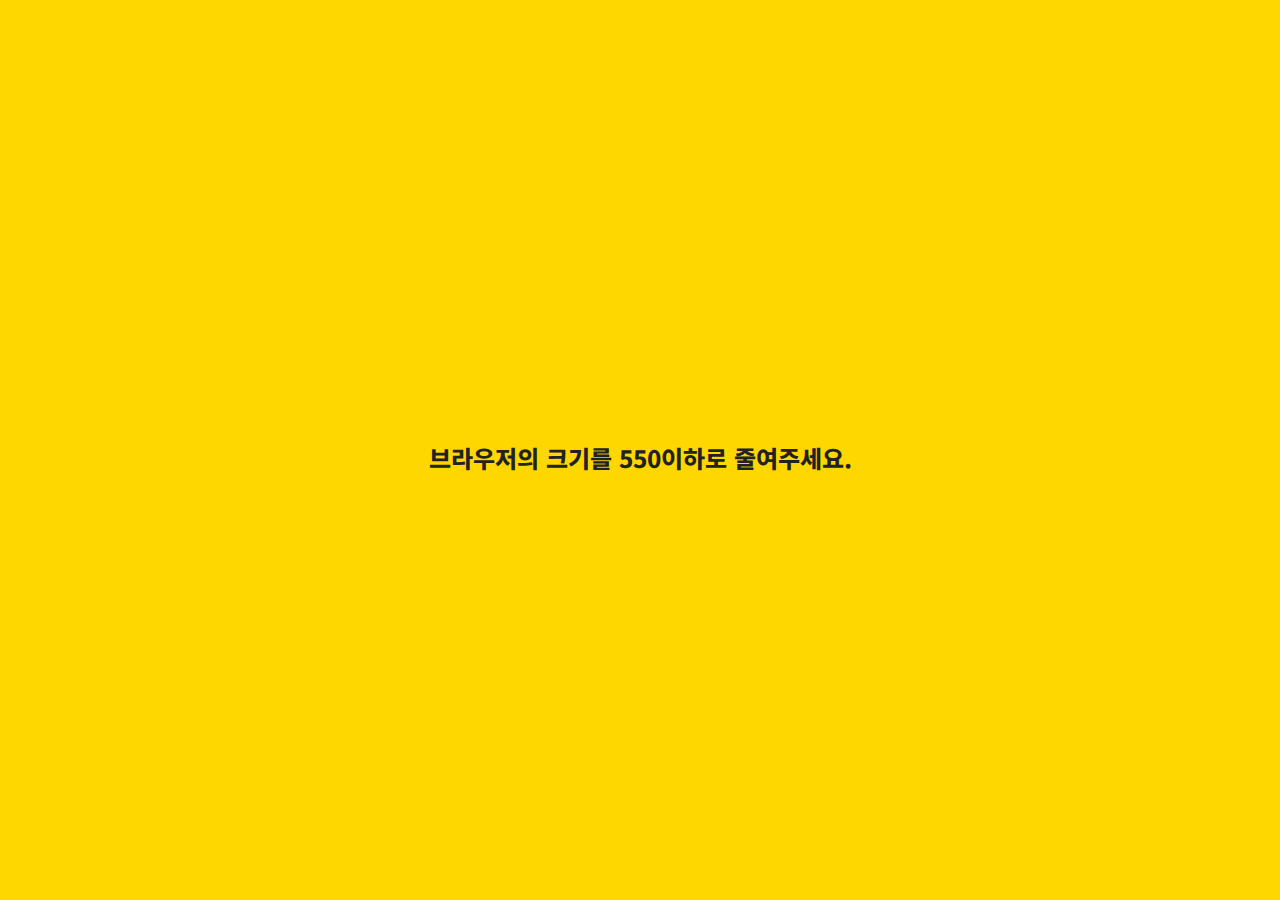
==== commit 7ec8cfc7: "8월 31일 업로드" ====
--- a/find.html
+++ b/find.html
@@ -13,6 +13,10 @@
 	</head>
 	<body>
 		<div id="wrap">
+			<div class="notmobile">
+				<p>브라우저의 크기를 550이하로 줄여주세요.</p>
+			</div>
+
 			<header>
 				<h1 class="sr-only">카카오톡 찾기</h1>
 
@@ -132,7 +136,7 @@
 					<div class="talk">
 						<a href="./index.html">
 							<i class="far fa-comment"></i>
-							<div class="alarm"><p>1</p></div>
+							<div class="alarm"><p>2</p></div>
 						</a>
 					</div>
 
--- a/css/style.css
+++ b/css/style.css
@@ -1,3 +1,4 @@
+@import url(./reset.css);
 @keyframes alertmov {
   from {
     bottom: 36px;
@@ -12,27 +13,66 @@
   }
   to {
     bottom: 0;
+    visibility: inherit;
   }
 }
+@media screen and (min-width:550px) {
+  #wrap {
+    position: fixed;
+    left: 0;
+    top: 0;
+    right: 0;
+    bottom: 0;
+    z-index: 1000;
+    background-color: #ffd700;
+  }
+  #wrap > .notmobile {
+    display: block;
+    width: 100%;
+    position: absolute;
+    top: 50%;
+    font-size: 24px;
+    font-weight: 800;
+    text-align: center;
+  }
+  #wrap > header,
+  #wrap section,
+  #wrap footer {
+    display: none;
+  }
+}
+@media screen and (max-width: 550px) {
+  #wrap > .notmobile {
+    font-size: 0;
+  }
+}
 #wrap > header > .topbar {
   display: flex;
   justify-content: space-between;
-  position: absolute;
+  position: fixed;
   left: 0;
   top: 0;
   width: 100%;
   height: 35px;
   line-height: 35px;
   font-size: 15px;
+  background-color: #fff;
+  z-index: 10000;
 }
 #wrap > header > .topbar > .skt {
   display: flex;
+  width: 17%;
 }
 #wrap > header > .topbar > .skt > p {
   margin-left: 7px;
 }
+#wrap > header > .topbar > .time {
+  width: 70%;
+  text-align: center;
+}
 #wrap > header > .topbar > .battery {
   display: flex;
+  width: 13%;
 }
 #wrap > header > .topbar > .battery > p {
   margin-right: 5px;
@@ -41,6 +81,8 @@
   position: relative;
   left: 0;
   top: 35px;
+  width: 100%;
+  height: 800px;
 }
 #wrap > section .top {
   display: flex;
@@ -101,7 +143,8 @@
 #wrap > section > .chatlist > a > .chatlist1,
 #wrap > section > .chatlist > a .chatlist2,
 #wrap > section > .chatlist > a .chatlist3,
-#wrap > section > .chatlist > a .chatlist4 {
+#wrap > section > .chatlist > a .chatlist4,
+#wrap > section > .chatlist > a .chatlist5 {
   display: flex;
   justify-content: space-between;
   align-items: center;
@@ -111,49 +154,66 @@
 #wrap > section > .chatlist > a > .chatlist1 > .profile,
 #wrap > section > .chatlist > a .chatlist2 > .profile,
 #wrap > section > .chatlist > a .chatlist3 > .profile,
-#wrap > section > .chatlist > a .chatlist4 > .profile {
+#wrap > section > .chatlist > a .chatlist4 > .profile,
+#wrap > section > .chatlist > a .chatlist5 > .profile {
   display: flex;
   align-items: center;
 }
 #wrap > section > .chatlist > a > .chatlist1 > .profile > img,
 #wrap > section > .chatlist > a .chatlist2 > .profile > img,
 #wrap > section > .chatlist > a .chatlist3 > .profile > img,
-#wrap > section > .chatlist > a .chatlist4 > .profile > img {
+#wrap > section > .chatlist > a .chatlist4 > .profile > img,
+#wrap > section > .chatlist > a .chatlist5 > .profile > img {
   width: 64px;
   height: 64px;
+  margin-left: 20px;
+  border: 1px solid #ccc;
   border-radius: 25px;
-  margin-left: 20px;
 }
 #wrap > section > .chatlist > a > .chatlist1 > .profile > .name,
 #wrap > section > .chatlist > a .chatlist2 > .profile > .name,
 #wrap > section > .chatlist > a .chatlist3 > .profile > .name,
-#wrap > section > .chatlist > a .chatlist4 > .profile > .name {
+#wrap > section > .chatlist > a .chatlist4 > .profile > .name,
+#wrap > section > .chatlist > a .chatlist5 > .profile > .name {
   margin-left: 15px;
 }
 #wrap > section > .chatlist > a > .chatlist1 > .profile > .name > h3,
 #wrap > section > .chatlist > a .chatlist2 > .profile > .name > h3,
 #wrap > section > .chatlist > a .chatlist3 > .profile > .name > h3,
-#wrap > section > .chatlist > a .chatlist4 > .profile > .name > h3 {
+#wrap > section > .chatlist > a .chatlist4 > .profile > .name > h3,
+#wrap > section > .chatlist > a .chatlist5 > .profile > .name > h3 {
   font-size: 20px;
   margin-bottom: 10px;
+}
+#wrap > section > .chatlist > a > .chatlist1 > .profile > .name > h3 > i,
+#wrap > section > .chatlist > a .chatlist2 > .profile > .name > h3 > i,
+#wrap > section > .chatlist > a .chatlist3 > .profile > .name > h3 > i,
+#wrap > section > .chatlist > a .chatlist4 > .profile > .name > h3 > i,
+#wrap > section > .chatlist > a .chatlist5 > .profile > .name > h3 > i {
+  margin-left: 20px;
+  color: #cccccc;
+  font-size: 16px;
 }
 #wrap > section > .chatlist > a > .chatlist1 > .profile > .name > p,
 #wrap > section > .chatlist > a .chatlist2 > .profile > .name > p,
 #wrap > section > .chatlist > a .chatlist3 > .profile > .name > p,
-#wrap > section > .chatlist > a .chatlist4 > .profile > .name > p {
+#wrap > section > .chatlist > a .chatlist4 > .profile > .name > p,
+#wrap > section > .chatlist > a .chatlist5 > .profile > .name > p {
   color: #999999;
   font-size: 15px;
 }
 #wrap > section > .chatlist > a > .chatlist1 > .date > p,
 #wrap > section > .chatlist > a .chatlist2 > .date > p,
 #wrap > section > .chatlist > a .chatlist3 > .date > p,
-#wrap > section > .chatlist > a .chatlist4 > .date > p {
+#wrap > section > .chatlist > a .chatlist4 > .date > p,
+#wrap > section > .chatlist > a .chatlist5 > .date > p {
   margin-right: 20px;
 }
 #wrap > section > .chatlist > a > .chatlist1 > .date > .alarm,
 #wrap > section > .chatlist > a .chatlist2 > .date > .alarm,
 #wrap > section > .chatlist > a .chatlist3 > .date > .alarm,
-#wrap > section > .chatlist > a .chatlist4 > .date > .alarm {
+#wrap > section > .chatlist > a .chatlist4 > .date > .alarm,
+#wrap > section > .chatlist > a .chatlist5 > .date > .alarm {
   display: flex;
   justify-content: flex-end;
   margin: 10px 20px 0 0;
@@ -161,7 +221,8 @@
 #wrap > section > .chatlist > a > .chatlist1 > .date > .alarm > p,
 #wrap > section > .chatlist > a .chatlist2 > .date > .alarm > p,
 #wrap > section > .chatlist > a .chatlist3 > .date > .alarm > p,
-#wrap > section > .chatlist > a .chatlist4 > .date > .alarm > p {
+#wrap > section > .chatlist > a .chatlist4 > .date > .alarm > p,
+#wrap > section > .chatlist > a .chatlist5 > .date > .alarm > p {
   width: 18px;
   height: 18px;
   color: #fff;
@@ -169,13 +230,15 @@
   font-size: 10px;
   text-align: center;
   background-color: #f00;
-  border-radius: 100%;
+  border-radius: 50%;
+}
+#wrap > section#more {
+  height: 800px;
 }
 #wrap > section#more > .profile {
   display: flex;
   align-items: center;
   position: relative;
-  top: 35px;
 }
 #wrap > section#more > .profile > img {
   width: 75px;
@@ -287,7 +350,6 @@
 }
 #wrap > section#setting > .setting-list {
   position: relative;
-  top: 35px;
 }
 #wrap > section#setting > .setting-list > ul {
   line-height: 3;
@@ -310,22 +372,21 @@
   font-weight: 400;
   margin-left: 25px;
 }
+#wrap > section#friends {
+  height: 865px;
+}
 #wrap > section#friends > .me {
   display: flex;
   align-items: center;
   position: relative;
-  top: 35px;
   margin: 0 20px 0;
   border-bottom: 1px solid #e6e6e6;
 }
 #wrap > section#friends > .me > img {
   width: 80px;
   height: 80px;
-  margin: 20px 20px 10px 0;
+  margin: 10px 20px 10px 0;
   border-radius: 25px;
-}
-#wrap > section#friends > .me > .name {
-  margin-top: 20px;
 }
 #wrap > section#friends > .me > .name > h3 {
   font-size: 20px;
@@ -337,14 +398,13 @@
 #wrap > section#friends > .birthday,
 #wrap > section#friends .newfriends {
   position: relative;
-  top: 35px;
   margin: 0 20px 0;
   border-bottom: 1px solid #e6e6e6;
 }
 #wrap > section#friends > .birthday > h4,
 #wrap > section#friends .newfriends > h4 {
   font-weight: 400;
-  margin: 20px 0 10px 0;
+  margin: 10px 0 10px 0;
 }
 #wrap > section#friends > .birthday > .profile,
 #wrap > section#friends .newfriends > .profile {
@@ -376,7 +436,8 @@
 }
 #wrap > section#friends > .bookmark > a > .bookmark1,
 #wrap > section#friends > .bookmark > a .bookmark2,
-#wrap > section#friends > .bookmark > a .bookmark3 {
+#wrap > section#friends > .bookmark > a .bookmark3,
+#wrap > section#friends > .bookmark > a .bookmark4 {
   display: flex;
   justify-content: space-between;
   align-items: center;
@@ -385,33 +446,60 @@
 }
 #wrap > section#friends > .bookmark > a > .bookmark1 > .profile,
 #wrap > section#friends > .bookmark > a .bookmark2 > .profile,
-#wrap > section#friends > .bookmark > a .bookmark3 > .profile {
+#wrap > section#friends > .bookmark > a .bookmark3 > .profile,
+#wrap > section#friends > .bookmark > a .bookmark4 > .profile {
   display: flex;
   align-items: center;
 }
 #wrap > section#friends > .bookmark > a > .bookmark1 > .profile > img,
 #wrap > section#friends > .bookmark > a .bookmark2 > .profile > img,
-#wrap > section#friends > .bookmark > a .bookmark3 > .profile > img {
+#wrap > section#friends > .bookmark > a .bookmark3 > .profile > img,
+#wrap > section#friends > .bookmark > a .bookmark4 > .profile > img {
   width: 64px;
   height: 64px;
+  border: 1px solid #ccc;
   border-radius: 25px;
 }
 #wrap > section#friends > .bookmark > a > .bookmark1 > .profile > .name,
 #wrap > section#friends > .bookmark > a .bookmark2 > .profile > .name,
-#wrap > section#friends > .bookmark > a .bookmark3 > .profile > .name {
+#wrap > section#friends > .bookmark > a .bookmark3 > .profile > .name,
+#wrap > section#friends > .bookmark > a .bookmark4 > .profile > .name {
   margin-left: 15px;
 }
 #wrap > section#friends > .bookmark > a > .bookmark1 > .profile > .name > h3,
 #wrap > section#friends > .bookmark > a .bookmark2 > .profile > .name > h3,
-#wrap > section#friends > .bookmark > a .bookmark3 > .profile > .name > h3 {
+#wrap > section#friends > .bookmark > a .bookmark3 > .profile > .name > h3,
+#wrap > section#friends > .bookmark > a .bookmark4 > .profile > .name > h3 {
   font-size: 20px;
   margin-bottom: 10px;
 }
 #wrap > section#friends > .bookmark > a > .bookmark1 > .profile > .name > p,
 #wrap > section#friends > .bookmark > a .bookmark2 > .profile > .name > p,
-#wrap > section#friends > .bookmark > a .bookmark3 > .profile > .name > p {
+#wrap > section#friends > .bookmark > a .bookmark3 > .profile > .name > p,
+#wrap > section#friends > .bookmark > a .bookmark4 > .profile > .name > p {
   color: #999999;
   font-size: 15px;
+}
+#wrap > section#friends > .bookmark > a > .bookmark1 > .date > .alarm,
+#wrap > section#friends > .bookmark > a .bookmark2 > .date > .alarm,
+#wrap > section#friends > .bookmark > a .bookmark3 > .date > .alarm,
+#wrap > section#friends > .bookmark > a .bookmark4 > .date > .alarm {
+  position: absolute;
+  right: 0;
+  top: 150px;
+}
+#wrap > section#friends > .bookmark > a > .bookmark1 > .date > .alarm > p,
+#wrap > section#friends > .bookmark > a .bookmark2 > .date > .alarm > p,
+#wrap > section#friends > .bookmark > a .bookmark3 > .date > .alarm > p,
+#wrap > section#friends > .bookmark > a .bookmark4 > .date > .alarm > p {
+  width: 18px;
+  height: 18px;
+  text-align: center;
+  line-height: 18px;
+  color: #fff;
+  font-size: 11px;
+  background-color: #f00;
+  border-radius: 50%;
 }
 #wrap > section#find > .add {
   margin: 0 20px;
@@ -460,7 +548,7 @@
   font-size: 35px;
   color: #000;
   border: 3px solid #000;
-  border-radius: 100%;
+  border-radius: 50%;
   overflow: hidden;
 }
 #wrap > section#find > .suggest > .suggest-list > ul > li > a > .profile > h4 {
@@ -473,6 +561,220 @@
 }
 #wrap > section#find > .suggest > .suggest-list > ul > li > a > .add > i {
   font-size: 20px;
+}
+#wrap > section#talk {
+  height: calc(100vh + 65px);
+  background-image: url(./../images/chatBg.png);
+  overflow-x: hidden;
+}
+#wrap > section#talk > .setting {
+  display: flex;
+  justify-content: space-between;
+  align-items: center;
+  height: 75px;
+}
+#wrap > section#talk > .setting > .back > a {
+  display: flex;
+  align-items: center;
+}
+#wrap > section#talk > .setting > .back > a:hover {
+  color: #dcc206;
+}
+#wrap > section#talk > .setting > .back > a > p {
+  font-size: 18px;
+  font-weight: 600;
+}
+#wrap > section#talk > .setting > .back > a > p > i {
+  font-size: 23px;
+  transform: rotate(-90deg);
+}
+#wrap > section#talk > .setting > .back > a > p:nth-child(1) {
+  margin: 0 5px 0 20px;
+}
+#wrap > section#talk > .setting > .search {
+  display: flex;
+}
+#wrap > section#talk > .setting > .search > a > p {
+  margin-right: 20px;
+}
+#wrap > section#talk > .setting > .search > a > p > i {
+  font-size: 23px;
+}
+#wrap > section#talk > .date {
+  margin: 0 auto;
+  text-align: center;
+  background-color: #fff;
+  width: 160px;
+  height: 20px;
+  line-height: 20px;
+  border-radius: 20px;
+  box-shadow: 1px 1px 10px #aaa;
+}
+#wrap > section#talk > .chat {
+  display: flex;
+}
+#wrap > section#talk > .chat > img {
+  width: 40px;
+  height: 40px;
+  margin-left: 20px;
+  border-radius: 40%;
+  background-color: #fff;
+  box-shadow: 1px 1px 10px #626262;
+}
+#wrap > section#talk > .chat > .chat-cont > .you {
+  width: 100vw;
+  text-align: left;
+}
+#wrap > section#talk > .chat > .chat-cont > .you > h2 {
+  margin-left: 20px;
+  font-size: 15px;
+  font-weight: 400;
+}
+#wrap > section#talk > .chat > .chat-cont > .you > p {
+  width: 150px;
+  height: 40px;
+  margin: 5px 0 0 20px;
+  line-height: 40px;
+  text-align: center;
+  background-color: #fff;
+  border-radius: 15px;
+  box-shadow: 2px 2px 10px #aaa;
+}
+#wrap > section#talk > .chat > .chat-cont > .you > .domino {
+  width: 340px;
+  margin: 5px 0 0 20px;
+  line-height: 40px;
+  text-align: center;
+  background-color: #fff;
+  border-radius: 5px;
+  box-shadow: 2px 2px 10px #aaa;
+  text-align: left;
+  margin: 10px 0 0 20px;
+  padding-bottom: 5px;
+}
+#wrap > section#talk > .chat > .chat-cont > .you > .domino > h3 {
+  margin-left: 20px;
+}
+#wrap > section#talk > .chat > .chat-cont > .you > .domino > a {
+  display: block;
+  text-align: center;
+}
+#wrap > section#talk > .chat > .chat-cont > .you > .domino > p {
+  display: flex;
+  align-items: center;
+  line-height: 1;
+  margin-bottom: 10px;
+  font-size: 14px;
+}
+#wrap > section#talk > .chat > .chat-cont > .you > .domino > p > img {
+  width: 52px;
+  height: 52px;
+  margin: 0 20px 0 10px;
+}
+#wrap > section#talk > .chat > .chat-cont > .you > .domino > button {
+  display: block;
+  height: 40px;
+  margin: 0 auto;
+  text-align: center;
+  width: 330px;
+  background-color: #f6f7f8;
+  border: 1px solid #eee;
+}
+#wrap > section#talk > .chat > .chat-cont > .you > .domino > button > a {
+  display: block;
+}
+#wrap > section#talk > .chat > .chat-cont > .you > .kakaopay {
+  position: relative;
+  width: 320px;
+  margin: 10px 0 0 20px;
+  background-color: #fff;
+  border-radius: 5px;
+  box-shadow: 2px 2px 10px #aaa;
+}
+#wrap > section#talk > .chat > .chat-cont > .you > .kakaopay > .mark {
+  position: absolute;
+  right: 0;
+  top: 0;
+  width: 35px;
+  height: 35px;
+  line-height: 35px;
+  color: #fff;
+  text-align: center;
+  font-size: 8px;
+  background-color: #444444;
+  border-radius: 50%;
+  transform: translate(25%, -25%);
+}
+#wrap > section#talk > .chat > .chat-cont > .you > .kakaopay > .top {
+  height: 45px;
+  background-color: #fee500;
+  border-radius: 5px 5px 0 0;
+}
+#wrap > section#talk > .chat > .chat-cont > .you > .kakaopay > .top > h3 {
+  font-size: 16px;
+  margin-left: 20px;
+}
+#wrap > section#talk > .chat > .chat-cont > .you > .kakaopay > .info {
+  margin: 0 20px 0;
+}
+#wrap > section#talk > .chat > .chat-cont > .you > .kakaopay > .info > .price {
+  border-bottom: 1px solid #ccc;
+}
+#wrap > section#talk > .chat > .chat-cont > .you > .kakaopay > .info > .price > small {
+  display: block;
+  font-size: 15px;
+  margin: 15px 0 6px 0;
+  color: #737373;
+}
+#wrap > section#talk > .chat > .chat-cont > .you > .kakaopay > .info > .price > h4 {
+  font-size: 18px;
+  margin-bottom: 15px;
+}
+#wrap > section#talk > .chat > .chat-cont > .you > .kakaopay > .info > .mer > p {
+  margin: 10px 0 20px 0;
+}
+#wrap > section#talk > .chat > .chat-cont > .you > .kakaopay > .info > .mer > ul > li {
+  line-height: 1.8;
+}
+#wrap > section#talk > .chat > .chat-cont > .you > .kakaopay > .info > .mer > ul > li > span {
+  display: block;
+  text-indent: 20px;
+}
+#wrap > section#talk > .chat > .chat-cont > .you > .kakaopay > .info > .mer > .plus {
+  padding-bottom: 15px;
+}
+#wrap > section#talk > .chat > .chat-cont > .you > .kakaopay > .info > .mer > .plus > p {
+  margin-top: 25px;
+  color: #737373;
+}
+#wrap > section#talk > .chat > .chat-cont > .you > .kakaopay > .button {
+  display: flex;
+  flex-direction: column;
+  width: 95%;
+  margin: 0 auto;
+  padding-bottom: 5px;
+}
+#wrap > section#talk > .chat > .chat-cont > .you > .kakaopay > .button > button {
+  margin-bottom: 5px;
+  height: 40px;
+  background-color: #f6f7f8;
+  border: 1px solid #eee;
+  border-radius: 6px;
+}
+#wrap > section#talk > .chat > .chat-cont > .me {
+  display: flex;
+  justify-content: flex-end;
+  width: 100vw;
+}
+#wrap > section#talk > .chat > .chat-cont > .me > p {
+  width: 150px;
+  height: 40px;
+  line-height: 40px;
+  text-align: center;
+  background-color: #fae54e;
+  border-radius: 15px;
+  margin-right: 90px;
+  box-shadow: 2px 2px 10px #aaa;
 }
 #wrap > footer > .bottombar {
   display: flex;
@@ -486,7 +788,8 @@
   font-size: 25px;
   background-color: #fafafa;
   border-top: 1px solid #ccc;
-  animation: bottombarmov 0.8s ease-out forwards 0.5s;
+  visibility: hidden;
+  animation: bottombarmov 0.6s ease-out forwards 0.5s;
 }
 #wrap > footer > .bottombar > .friends > a:hover {
   color: #ff6666;
@@ -514,7 +817,7 @@
   font-size: 10px;
   text-align: center;
   background-color: #f00;
-  border-radius: 100%;
+  border-radius: 50%;
 }
 #wrap > footer > .bottombar > .find > a:hover {
   color: #ff6666;
@@ -526,6 +829,11 @@
   width: 100%;
   position: fixed;
   right: 0;
+  bottom: -330px;
+  transition: all 0.4s;
+  background-color: #fff;
+}
+#wrap > footer#talk-footer:hover {
   bottom: 0;
 }
 #wrap > footer#talk-footer > .sendmessage {
@@ -545,9 +853,12 @@
   font-size: 20px;
 }
 #wrap > footer#talk-footer > .sendmessage > input {
-  border-width: 0;
   width: 100%;
   height: 50%;
+  margin-right: 20px;
+  border: none;
+  outline: none;
+  text-indent: 15px;
 }
 #wrap > footer#talk-footer > .sendmessage > .emoticon {
   display: flex;
@@ -559,4 +870,5 @@
 }
 #wrap > footer#talk-footer > .keyboard > img {
   width: 100%;
+  height: 326px;
 }/*# sourceMappingURL=style.css.map */